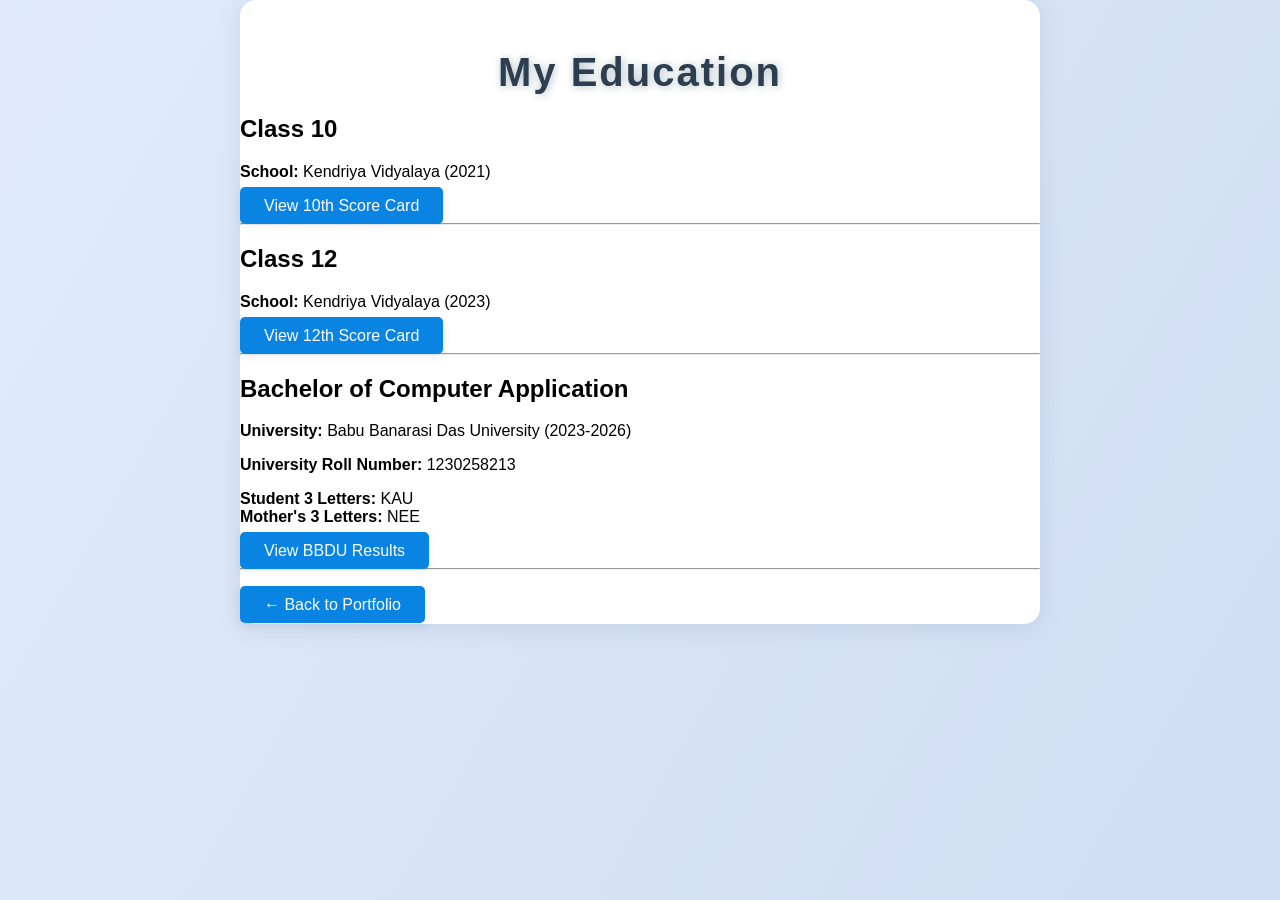
==== Education.html @ 16d9e621 "added new file" ====
<!DOCTYPE html>
<html lang="en">
<head>
    <meta charset="UTF-8">
    <meta name="viewport" content="width=device-width, initial-scale=1.0">
    <title>My Education - Kaushik Tripathi</title>
    <link rel="stylesheet" href="style.css">
</head>
<body>
    <main>
        <section class="education-list">
            <h1>My Education</h1>
            <div class="edu-block">
                <h2>Class 10</h2>
                <p><strong>School:</strong> Kendriya Vidyalaya (2021)</p>
                <a href="class 10.pdf" target="_blank" class="btn">View 10th Score Card</a>
            </div>
            <hr>
            <div class="edu-block">
                <h2>Class 12</h2>
                <p><strong>School:</strong> Kendriya Vidyalaya (2023)</p>
                <a href="class 12.pdf" target="_blank" class="btn">View 12th Score Card</a>
            </div>
            <hr>
            <div class="edu-block">
                <h2>Bachelor of Computer Application</h2>
                <p><strong>University:</strong> Babu Banarasi Das University (2023-2026)</p>
                <p><strong>University Roll Number:</strong> 1230258213</p>
                <p><strong>Student 3 Letters:</strong> KAU<br><strong>Mother's 3 Letters:</strong> NEE</p>
                <a href="https://examcell.bbdu.ac.in/bbdu-result/" target="_blank" class="btn">View BBDU Results</a>
            </div>
            <hr>
            <br>
        </section>
        <a href="index.html" class="btn">&#8592; Back to Portfolio</a>
    </main>
</body>
</html>
---- style.css ----
h1 , pre{
    text-align: center;
    color: #2c3e50;
    font-size: 2.5em;
    letter-spacing: 2px;
    margin-top: 30px;
    margin-bottom: 10px;
    text-shadow: 1px 1px 8px #b2bec3;
}
#intro{
    font-family: 'Segoe UI', Arial, Helvetica, sans-serif;
    background: #f5f6fa;
    color: #353b48;
    padding: 20px;
    border-radius: 10px;
    box-shadow: 0 2px 8px rgba(44, 62, 80, 0.08);
    margin: 20px auto;
    max-width: 700px;
}
#pic{
    display: block;
    margin-left: auto;
    margin-right: auto;
    border-radius: 50%;
    box-shadow: 0 4px 16px rgba(44, 62, 80, 0.15);
    width: 150px;
    height: 200px;
    object-fit: cover;
    margin-top: 20px;
    margin-bottom: 20px;
}

body {
    background: linear-gradient(120deg, #e0eafc 0%, #cfdef3 100%);
    min-height: 100vh;
    margin: 0;
    font-family: 'Segoe UI', Arial, Helvetica, sans-serif;
}

header {
    background: #fff;
    border-radius: 16px;
    box-shadow: 0 4px 24px rgba(44, 62, 80, 0.10);
    margin: 30px auto 20px auto;
    max-width: 800px;
    padding: 30px 0 10px 0;
}

main {
    max-width: 800px;
    margin: 0 auto;
    background: #fff;
    border-radius: 16px;
    box-shadow: 0 4px 24px rgba(44, 62, 80, 0.10);
    padding: 20px 0 10px 0;
}

a {
    color: #0984e3;
    text-decoration: none;
    transition: color 0.2s;
}
a:hover {
    color: #6c5ce7;
    text-decoration: underline;
}

button, .btn {
    background: #0984e3;
    color: #fff;
    border: none;
    border-radius: 5px;
    padding: 10px 24px;
    font-size: 1em;
    cursor: pointer;
    box-shadow: 0 2px 8px rgba(44, 62, 80, 0.10);
    transition: background 0.2s, transform 0.2s;
}
button:hover, .btn:hover {
    background: #6c5ce7;
    transform: translateY(-2px) scale(1.04);
}

pre {
    background: #f1f2f6;
    border-radius: 8px;
    padding: 16px;
    box-shadow: 0 1px 4px rgba(44, 62, 80, 0.07);
    font-size: 1.1em;
    color: #636e72;
    margin: 20px auto;
    max-width: 700px;
    overflow-x: auto;
}

footer {
    background: #fff;
    border-radius: 16px;
    box-shadow: 0 4px 24px rgba(44, 62, 80, 0.10);
    max-width: 800px;
    margin: 30px auto 20px auto;
    padding: 20px 0 10px 0;
    text-align: center;
    font-size: 1.1em;
    color: #636e72;
}

footer img {
    border-radius: 10px;
    margin: 10px 10px 0 10px;
    box-shadow: 0 2px 8px rgba(44, 62, 80, 0.10);
    transition: transform 0.2s;
}
footer img:hover {
    transform: scale(1.08) rotate(-2deg);
}
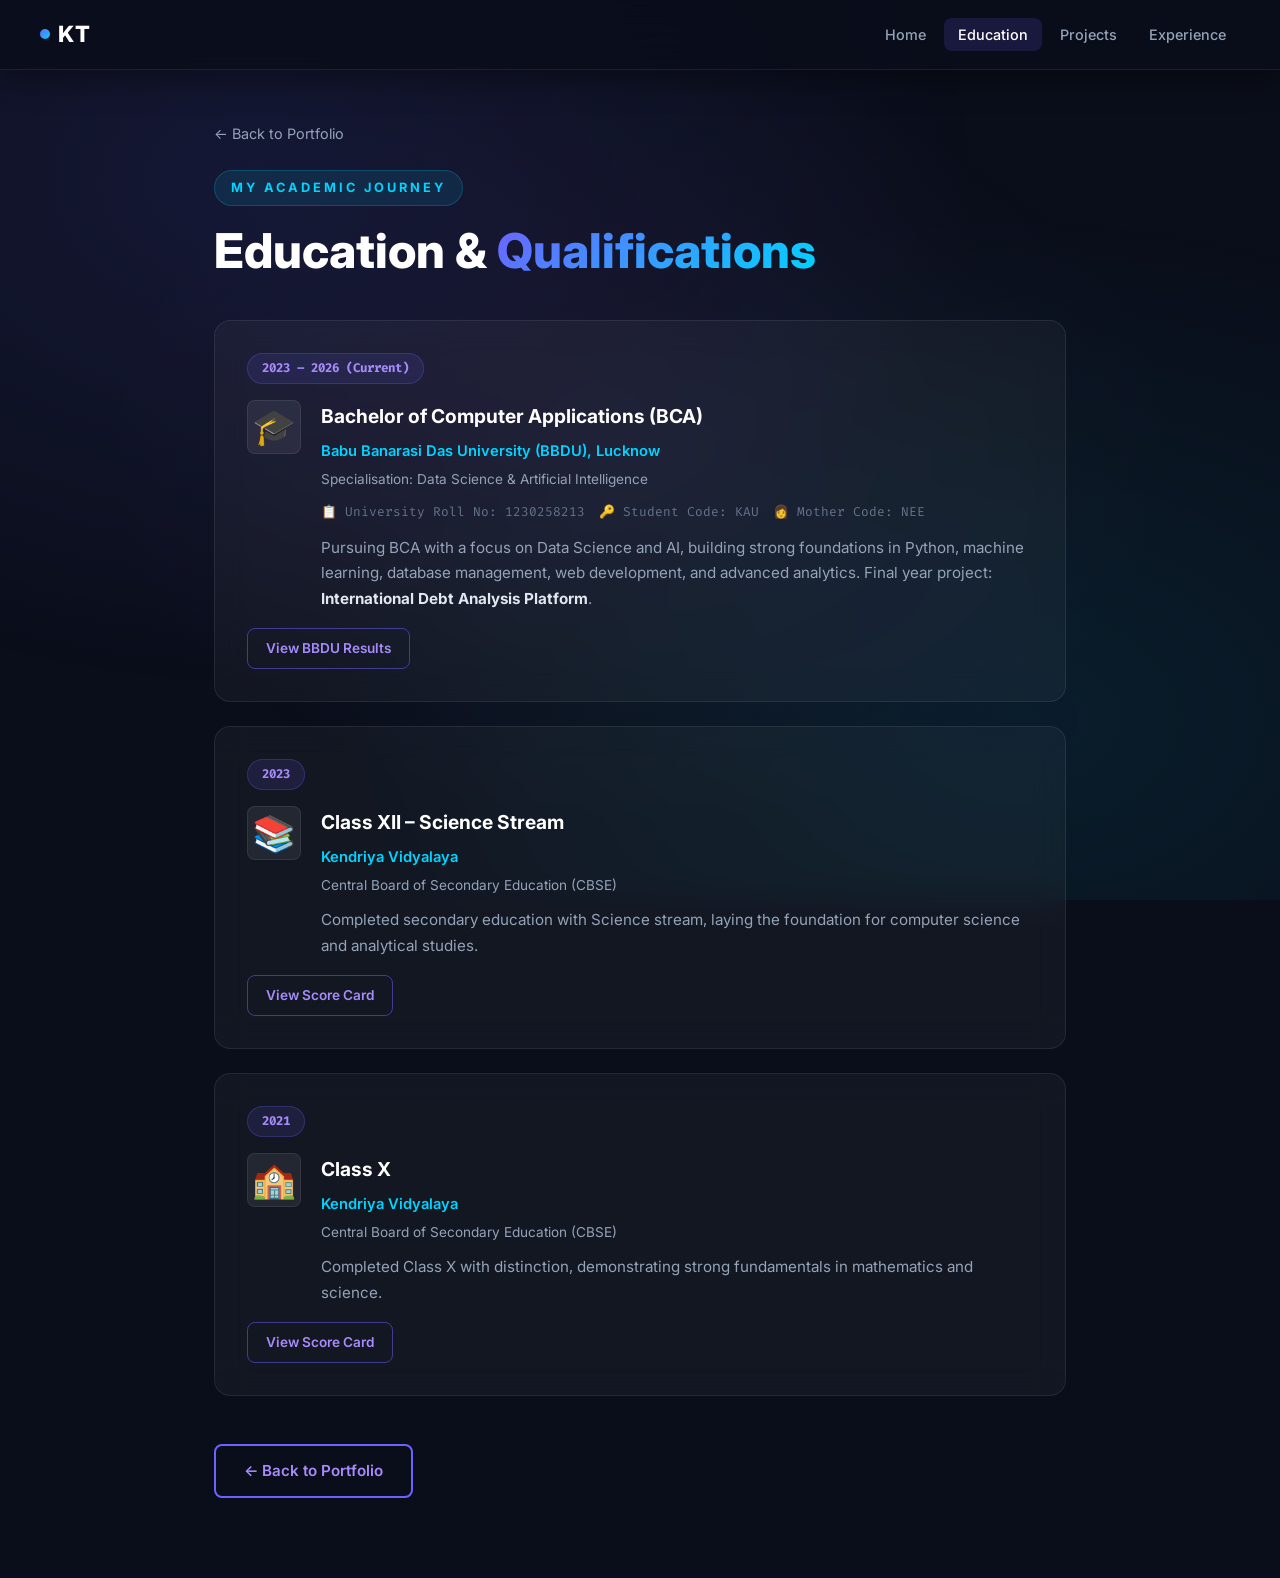
==== commit 3cec056d: "Adding certification in my portfilio" ====
--- a/Education.html
+++ b/Education.html
@@ -3,36 +3,99 @@
 <head>
     <meta charset="UTF-8">
     <meta name="viewport" content="width=device-width, initial-scale=1.0">
-    <title>My Education - Kaushik Tripathi</title>
+    <meta name="description" content="Education of Kaushik Tripathi – BCA at BBDU, Class 12 and Class 10 from Kendriya Vidyalaya.">
+    <title>Education | Kaushik Tripathi</title>
+    <link rel="preconnect" href="https://fonts.googleapis.com">
+    <link rel="preconnect" href="https://fonts.gstatic.com" crossorigin>
+    <link href="https://fonts.googleapis.com/css2?family=Inter:wght@300;400;500;600;700;800&family=Fira+Code:wght@400;500&display=swap" rel="stylesheet">
     <link rel="stylesheet" href="style.css">
+    <style>
+        .subpage-wrapper { max-width: 900px; margin: 0 auto; padding: 120px 24px 80px; position: relative; z-index: 1; }
+        .back-btn { display: inline-flex; align-items: center; gap: 8px; color: var(--clr-text-muted); font-size: 0.9rem; margin-bottom: 24px; transition: var(--transition); }
+        .back-btn:hover { color: var(--clr-primary2); transform: translateX(-4px); }
+    </style>
 </head>
 <body>
-    <main>
-        <section class="education-list">
-            <h1>My Education</h1>
-            <div class="edu-block">
-                <h2>Class 10</h2>
-                <p><strong>School:</strong> Kendriya Vidyalaya (2021)</p>
-                <a href="class 10.pdf" target="_blank" class="btn">View 10th Score Card</a>
+<nav class="navbar scrolled">
+    <div class="nav-brand"><span class="brand-dot"></span><span>KT</span></div>
+    <ul class="nav-links">
+        <li><a href="index.html#hero" class="nav-link">Home</a></li>
+        <li><a href="index.html#education" class="nav-link active">Education</a></li>
+        <li><a href="index.html#projects" class="nav-link">Projects</a></li>
+        <li><a href="index.html#experience" class="nav-link">Experience</a></li>
+    </ul>
+</nav>
+
+<div class="subpage-wrapper">
+    <a href="index.html#education" class="back-btn">← Back to Portfolio</a>
+    <div class="section-header" style="text-align:left; margin-bottom:40px;">
+        <span class="section-tag">My Academic Journey</span>
+        <h1 class="section-title">Education &amp; <span class="text-gradient">Qualifications</span></h1>
+    </div>
+
+    <div class="edu-timeline">
+
+        <div class="edu-card glass-card" id="eduBCADetail">
+            <div class="edu-year-badge">2023 – 2026 (Current)</div>
+            <div class="edu-content">
+                <div class="edu-degree-icon">🎓</div>
+                <div>
+                    <h2 style="font-size:1.2rem;font-weight:700;color:var(--clr-white);margin-bottom:6px;">Bachelor of Computer Applications (BCA)</h2>
+                    <p class="edu-institution">Babu Banarasi Das University (BBDU), Lucknow</p>
+                    <p class="edu-spec">Specialisation: Data Science &amp; Artificial Intelligence</p>
+                    <div class="edu-details">
+                        <span>📋 University Roll No: 1230258213</span>
+                        <span>🔑 Student Code: KAU</span>
+                        <span>👩 Mother Code: NEE</span>
+                    </div>
+                    <p class="exp-desc" style="margin-top:12px;">
+                        Pursuing BCA with a focus on Data Science and AI, building strong foundations in Python, machine learning,
+                        database management, web development, and advanced analytics. Final year project: <strong>International Debt Analysis Platform</strong>.
+                    </p>
+                </div>
             </div>
-            <hr>
-            <div class="edu-block">
-                <h2>Class 12</h2>
-                <p><strong>School:</strong> Kendriya Vidyalaya (2023)</p>
-                <a href="class 12.pdf" target="_blank" class="btn">View 12th Score Card</a>
+            <div class="edu-links">
+                <a href="https://examcell.bbdu.ac.in/bbdu-result/" target="_blank" class="btn btn-outline-sm" id="bbduResultLink">View BBDU Results</a>
             </div>
-            <hr>
-            <div class="edu-block">
-                <h2>Bachelor of Computer Application</h2>
-                <p><strong>University:</strong> Babu Banarasi Das University (2023-2026)</p>
-                <p><strong>University Roll Number:</strong> 1230258213</p>
-                <p><strong>Student 3 Letters:</strong> KAU<br><strong>Mother's 3 Letters:</strong> NEE</p>
-                <a href="https://examcell.bbdu.ac.in/bbdu-result/" target="_blank" class="btn">View BBDU Results</a>
+        </div>
+
+        <div class="edu-card glass-card" id="eduClass12Detail">
+            <div class="edu-year-badge">2023</div>
+            <div class="edu-content">
+                <div class="edu-degree-icon">📚</div>
+                <div>
+                    <h2 style="font-size:1.2rem;font-weight:700;color:var(--clr-white);margin-bottom:6px;">Class XII – Science Stream</h2>
+                    <p class="edu-institution">Kendriya Vidyalaya</p>
+                    <p class="edu-spec">Central Board of Secondary Education (CBSE)</p>
+                    <p class="exp-desc" style="margin-top:8px;">Completed secondary education with Science stream, laying the foundation for computer science and analytical studies.</p>
+                </div>
             </div>
-            <hr>
-            <br>
-        </section>
-        <a href="index.html" class="btn">&#8592; Back to Portfolio</a>
-    </main>
+            <div class="edu-links">
+                <a href="class 12.pdf" target="_blank" class="btn btn-outline-sm" id="class12ScoreLink">View Score Card</a>
+            </div>
+        </div>
+
+        <div class="edu-card glass-card" id="eduClass10Detail">
+            <div class="edu-year-badge">2021</div>
+            <div class="edu-content">
+                <div class="edu-degree-icon">🏫</div>
+                <div>
+                    <h2 style="font-size:1.2rem;font-weight:700;color:var(--clr-white);margin-bottom:6px;">Class X</h2>
+                    <p class="edu-institution">Kendriya Vidyalaya</p>
+                    <p class="edu-spec">Central Board of Secondary Education (CBSE)</p>
+                    <p class="exp-desc" style="margin-top:8px;">Completed Class X with distinction, demonstrating strong fundamentals in mathematics and science.</p>
+                </div>
+            </div>
+            <div class="edu-links">
+                <a href="class 10.pdf" target="_blank" class="btn btn-outline-sm" id="class10ScoreLink">View Score Card</a>
+            </div>
+        </div>
+
+    </div>
+
+    <div style="margin-top:48px;">
+        <a href="index.html" class="btn btn-outline">← Back to Portfolio</a>
+    </div>
+</div>
 </body>
 </html>
--- a/style.css
+++ b/style.css
@@ -1,117 +1,1241 @@
-
-h1 , pre{
+/* ====================================================
+   KAUSHIK TRIPATHI – PORTFOLIO STYLESHEET
+   Dark Glassmorphism | Premium Design System
+   ==================================================== */
+
+/* ===== CUSTOM PROPERTIES ===== */
+:root {
+    --clr-bg:         #0a0e1a;
+    --clr-bg2:        #0f1526;
+    --clr-surface:    rgba(255,255,255,0.04);
+    --clr-surface2:   rgba(255,255,255,0.07);
+    --clr-border:     rgba(255,255,255,0.08);
+    --clr-primary:    #6c63ff;
+    --clr-primary2:   #a78bfa;
+    --clr-accent:     #00d4ff;
+    --clr-accent2:    #38bdf8;
+    --clr-indigo:     #818cf8;
+    --clr-purple:     #c084fc;
+    --clr-emerald:    #34d399;
+    --clr-text:       #e2e8f0;
+    --clr-text-muted: #94a3b8;
+    --clr-text-dim:   #64748b;
+    --clr-white:      #ffffff;
+
+    --gradient-main:  linear-gradient(135deg, #6c63ff 0%, #00d4ff 100%);
+    --gradient-card:  linear-gradient(135deg, rgba(108,99,255,0.15) 0%, rgba(0,212,255,0.08) 100%);
+    --gradient-glow:  radial-gradient(ellipse at center, rgba(108,99,255,0.3) 0%, transparent 70%);
+
+    --shadow-sm:   0 2px 8px rgba(0,0,0,0.3);
+    --shadow-md:   0 8px 32px rgba(0,0,0,0.4);
+    --shadow-lg:   0 20px 60px rgba(0,0,0,0.5);
+    --shadow-glow: 0 0 40px rgba(108,99,255,0.25);
+
+    --radius-sm:  8px;
+    --radius-md:  16px;
+    --radius-lg:  24px;
+    --radius-xl:  32px;
+
+    --nav-h: 70px;
+    --font-main: 'Inter', 'Segoe UI', sans-serif;
+    --font-mono: 'Fira Code', monospace;
+
+    --transition: all 0.3s cubic-bezier(0.4, 0, 0.2, 1);
+    --transition-slow: all 0.6s cubic-bezier(0.4, 0, 0.2, 1);
+}
+
+/* ===== RESET & BASE ===== */
+*, *::before, *::after {
+    box-sizing: border-box;
+    margin: 0;
+    padding: 0;
+}
+
+html {
+    scroll-behavior: smooth;
+    scroll-padding-top: var(--nav-h);
+}
+
+body {
+    font-family: var(--font-main);
+    background-color: var(--clr-bg);
+    color: var(--clr-text);
+    line-height: 1.7;
+    overflow-x: hidden;
+    -webkit-font-smoothing: antialiased;
+}
+
+/* Background pattern */
+body::before {
+    content: '';
+    position: fixed;
+    inset: 0;
+    background:
+        radial-gradient(ellipse at 20% 20%, rgba(108,99,255,0.12) 0%, transparent 50%),
+        radial-gradient(ellipse at 80% 80%, rgba(0,212,255,0.08) 0%, transparent 50%),
+        radial-gradient(ellipse at 50% 50%, rgba(192,132,252,0.05) 0%, transparent 60%);
+    pointer-events: none;
+    z-index: 0;
+}
+
+img { max-width: 100%; display: block; }
+
+ul { list-style: none; }
+
+a {
+    color: var(--clr-primary2);
+    text-decoration: none;
+    transition: var(--transition);
+}
+a:hover { color: var(--clr-accent); }
+
+/* ===== SCROLLBAR ===== */
+::-webkit-scrollbar { width: 6px; }
+::-webkit-scrollbar-track { background: var(--clr-bg); }
+::-webkit-scrollbar-thumb {
+    background: var(--clr-primary);
+    border-radius: 3px;
+}
+
+/* ===== UTILITIES ===== */
+.container {
+    max-width: 1100px;
+    margin: 0 auto;
+    padding: 0 24px;
+    position: relative;
+    z-index: 1;
+}
+
+.text-gradient {
+    background: var(--gradient-main);
+    -webkit-background-clip: text;
+    -webkit-text-fill-color: transparent;
+    background-clip: text;
+}
+
+.glass-card {
+    background: var(--clr-surface);
+    backdrop-filter: blur(16px);
+    -webkit-backdrop-filter: blur(16px);
+    border: 1px solid var(--clr-border);
+    border-radius: var(--radius-md);
+    transition: var(--transition);
+}
+
+.glass-card:hover {
+    background: var(--clr-surface2);
+    border-color: rgba(108,99,255,0.3);
+    transform: translateY(-4px);
+    box-shadow: var(--shadow-glow);
+}
+
+/* ===== SCROLL REVEAL ===== */
+.reveal {
+    opacity: 0;
+    transform: translateY(30px);
+    transition: opacity 0.6s ease, transform 0.6s ease;
+}
+.reveal.revealed {
+    opacity: 1;
+    transform: translateY(0);
+}
+
+/* ===== BUTTONS ===== */
+.btn {
+    display: inline-flex;
+    align-items: center;
+    gap: 8px;
+    padding: 12px 28px;
+    border-radius: var(--radius-sm);
+    font-family: var(--font-main);
+    font-size: 0.95rem;
+    font-weight: 600;
+    cursor: pointer;
+    border: none;
+    transition: var(--transition);
+    text-decoration: none;
+    position: relative;
+    overflow: hidden;
+}
+
+.btn-primary {
+    background: var(--gradient-main);
+    color: var(--clr-white);
+    box-shadow: 0 4px 20px rgba(108,99,255,0.4);
+}
+.btn-primary:hover {
+    color: var(--clr-white);
+    transform: translateY(-2px);
+    box-shadow: 0 8px 30px rgba(108,99,255,0.6);
+}
+
+.btn-outline {
+    background: transparent;
+    color: var(--clr-primary2);
+    border: 2px solid var(--clr-primary);
+}
+.btn-outline:hover {
+    background: rgba(108,99,255,0.15);
+    color: var(--clr-white);
+    border-color: var(--clr-primary2);
+    transform: translateY(-2px);
+}
+
+.btn-outline-sm {
+    display: inline-flex;
+    align-items: center;
+    padding: 8px 18px;
+    font-size: 0.85rem;
+    font-weight: 600;
+    border-radius: 8px;
+    background: transparent;
+    color: var(--clr-primary2);
+    border: 1.5px solid rgba(108,99,255,0.5);
+    transition: var(--transition);
+    cursor: pointer;
+}
+.btn-outline-sm:hover {
+    background: rgba(108,99,255,0.15);
+    color: var(--clr-white);
+    border-color: var(--clr-primary2);
+}
+
+/* ===== SECTION COMMONS ===== */
+.section {
+    padding: 100px 0;
+    position: relative;
+    z-index: 1;
+}
+
+.section-header {
     text-align: center;
-    color: #2c3e50;
-    font-size: 2.5em;
+    margin-bottom: 60px;
+}
+
+.section-tag {
+    display: inline-block;
+    font-size: 0.8rem;
+    font-weight: 700;
+    letter-spacing: 3px;
+    text-transform: uppercase;
+    color: var(--clr-accent);
+    background: rgba(0,212,255,0.1);
+    border: 1px solid rgba(0,212,255,0.2);
+    padding: 6px 16px;
+    border-radius: 20px;
+    margin-bottom: 16px;
+}
+
+.section-title {
+    font-size: clamp(2rem, 4vw, 3rem);
+    font-weight: 800;
+    color: var(--clr-white);
+    line-height: 1.2;
+}
+
+.section-sub-header {
+    margin: 50px 0 30px;
+}
+.sub-title {
+    font-size: 1.5rem;
+    font-weight: 700;
+    color: var(--clr-white);
+}
+
+/* ===== NAVBAR ===== */
+.navbar {
+    position: fixed;
+    top: 0; left: 0; right: 0;
+    z-index: 100;
+    height: var(--nav-h);
+    display: flex;
+    align-items: center;
+    justify-content: space-between;
+    padding: 0 40px;
+    transition: var(--transition);
+}
+
+.navbar.scrolled {
+    background: rgba(10,14,26,0.85);
+    backdrop-filter: blur(20px);
+    -webkit-backdrop-filter: blur(20px);
+    border-bottom: 1px solid var(--clr-border);
+    box-shadow: var(--shadow-md);
+}
+
+.nav-brand {
+    display: flex;
+    align-items: center;
+    gap: 8px;
+    font-size: 1.4rem;
+    font-weight: 800;
+    color: var(--clr-white);
+    letter-spacing: 1px;
+}
+.brand-dot {
+    width: 10px;
+    height: 10px;
+    background: var(--gradient-main);
+    border-radius: 50%;
+    animation: pulse 2s infinite;
+}
+
+.nav-links {
+    display: flex;
+    align-items: center;
+    gap: 4px;
+}
+
+.nav-link {
+    color: var(--clr-text-muted);
+    font-weight: 500;
+    font-size: 0.9rem;
+    padding: 8px 14px;
+    border-radius: 8px;
+    transition: var(--transition);
+    text-decoration: none;
+}
+.nav-link:hover,
+.nav-link.active {
+    color: var(--clr-white);
+    background: rgba(108,99,255,0.15);
+}
+
+.hamburger {
+    display: none;
+    flex-direction: column;
+    gap: 5px;
+    background: none;
+    border: none;
+    cursor: pointer;
+    padding: 4px;
+}
+.hamburger span {
+    display: block;
+    width: 24px;
+    height: 2px;
+    background: var(--clr-white);
+    border-radius: 2px;
+    transition: var(--transition);
+}
+.hamburger.active span:nth-child(1) { transform: translateY(7px) rotate(45deg); }
+.hamburger.active span:nth-child(2) { opacity: 0; }
+.hamburger.active span:nth-child(3) { transform: translateY(-7px) rotate(-45deg); }
+
+/* ===== HERO SECTION ===== */
+.hero-section {
+    min-height: 100vh;
+    display: flex;
+    flex-direction: column;
+    align-items: center;
+    justify-content: center;
+    text-align: center;
+    padding: 100px 24px 60px;
+    position: relative;
+    overflow: hidden;
+}
+
+.hero-bg {
+    position: absolute;
+    inset: 0;
+    pointer-events: none;
+    overflow: hidden;
+}
+.hero-blob {
+    position: absolute;
+    border-radius: 50%;
+    filter: blur(80px);
+    opacity: 0.4;
+    animation: float 8s ease-in-out infinite;
+}
+.blob1 {
+    width: 500px; height: 500px;
+    background: radial-gradient(circle, rgba(108,99,255,0.6), transparent);
+    top: -100px; left: -150px;
+    animation-delay: 0s;
+}
+.blob2 {
+    width: 400px; height: 400px;
+    background: radial-gradient(circle, rgba(0,212,255,0.4), transparent);
+    bottom: -50px; right: -100px;
+    animation-delay: -3s;
+}
+.blob3 {
+    width: 300px; height: 300px;
+    background: radial-gradient(circle, rgba(192,132,252,0.4), transparent);
+    top: 40%; left: 50%;
+    animation-delay: -6s;
+}
+.grid-overlay {
+    position: absolute;
+    inset: 0;
+    background-image:
+        linear-gradient(rgba(255,255,255,0.025) 1px, transparent 1px),
+        linear-gradient(90deg, rgba(255,255,255,0.025) 1px, transparent 1px);
+    background-size: 60px 60px;
+}
+
+.hero-content {
+    position: relative;
+    z-index: 2;
+    max-width: 800px;
+}
+
+.hero-badge {
+    display: inline-flex;
+    align-items: center;
+    gap: 8px;
+    background: rgba(52,211,153,0.1);
+    border: 1px solid rgba(52,211,153,0.3);
+    color: var(--clr-emerald);
+    padding: 6px 18px;
+    border-radius: 20px;
+    font-size: 0.8rem;
+    font-weight: 600;
+    letter-spacing: 1px;
+    margin-bottom: 28px;
+}
+.badge-dot {
+    width: 8px; height: 8px;
+    background: var(--clr-emerald);
+    border-radius: 50%;
+    animation: pulse 2s infinite;
+}
+
+.hero-avatar-wrapper {
+    position: relative;
+    display: inline-block;
+    margin-bottom: 28px;
+}
+.avatar-ring {
+    width: 160px;
+    height: 160px;
+    border-radius: 50%;
+    padding: 3px;
+    background: var(--gradient-main);
+    display: flex;
+    align-items: center;
+    justify-content: center;
+    margin: 0 auto;
+    box-shadow: var(--shadow-glow);
+}
+.hero-avatar {
+    width: 154px;
+    height: 154px;
+    border-radius: 50%;
+    object-fit: cover;
+    border: 3px solid var(--clr-bg);
+}
+.avatar-status {
+    position: absolute;
+    bottom: 8px; right: 8px;
+    width: 20px; height: 20px;
+    background: var(--clr-emerald);
+    border-radius: 50%;
+    border: 3px solid var(--clr-bg);
+    animation: pulse 2s infinite;
+}
+
+.hero-name {
+    font-size: clamp(2.8rem, 6vw, 5rem);
+    font-weight: 800;
+    line-height: 1.1;
+    color: var(--clr-white);
+    margin-bottom: 12px;
+    letter-spacing: -1px;
+}
+
+.hero-tagline {
+    font-size: clamp(1rem, 2.5vw, 1.4rem);
+    font-weight: 500;
+    color: var(--clr-accent);
+    margin-bottom: 20px;
+    font-family: var(--font-mono);
+    letter-spacing: 1px;
+}
+
+.hero-desc {
+    font-size: 1.05rem;
+    color: var(--clr-text-muted);
+    max-width: 600px;
+    margin: 0 auto 36px;
+    line-height: 1.8;
+}
+
+.hero-cta {
+    display: flex;
+    gap: 16px;
+    justify-content: center;
+    flex-wrap: wrap;
+    margin-bottom: 50px;
+}
+
+.hero-stats {
+    display: flex;
+    align-items: center;
+    justify-content: center;
+    gap: 0;
+    background: var(--clr-surface);
+    border: 1px solid var(--clr-border);
+    border-radius: var(--radius-lg);
+    padding: 20px 40px;
+    backdrop-filter: blur(16px);
+}
+.stat-item {
+    text-align: center;
+    padding: 0 30px;
+}
+.stat-num {
+    display: block;
+    font-size: 2rem;
+    font-weight: 800;
+    background: var(--gradient-main);
+    -webkit-background-clip: text;
+    -webkit-text-fill-color: transparent;
+    background-clip: text;
+    line-height: 1;
+}
+.stat-label {
+    font-size: 0.75rem;
+    color: var(--clr-text-muted);
+    text-transform: uppercase;
     letter-spacing: 2px;
-    margin-top: 30px;
+    margin-top: 6px;
+    display: block;
+}
+.stat-divider {
+    width: 1px;
+    height: 50px;
+    background: var(--clr-border);
+}
+
+.scroll-indicator {
+    position: absolute;
+    bottom: 32px;
+    left: 50%;
+    transform: translateX(-50%);
+    display: flex;
+    flex-direction: column;
+    align-items: center;
+    gap: 8px;
+    color: var(--clr-text-dim);
+    font-size: 0.75rem;
+    letter-spacing: 2px;
+    animation: bounce 2s infinite;
+    transition: opacity 0.3s;
+}
+.scroll-mouse {
+    width: 22px; height: 36px;
+    border: 2px solid var(--clr-text-dim);
+    border-radius: 11px;
+    display: flex;
+    justify-content: center;
+    padding-top: 6px;
+}
+.scroll-wheel {
+    width: 3px; height: 8px;
+    background: var(--clr-text-dim);
+    border-radius: 2px;
+    animation: scroll 2s infinite;
+}
+
+/* ===== ABOUT SECTION ===== */
+.about-grid {
+    display: grid;
+    gap: 30px;
+}
+
+.about-text {
+    padding: 40px;
+}
+.about-text p {
+    color: var(--clr-text-muted);
+    margin-bottom: 18px;
+    font-size: 1rem;
+    line-height: 1.8;
+}
+.about-text p strong {
+    color: var(--clr-text);
+}
+
+.about-info-grid {
+    display: grid;
+    grid-template-columns: repeat(auto-fit, minmax(240px, 1fr));
+    gap: 16px;
+    margin-top: 28px;
+    padding-top: 28px;
+    border-top: 1px solid var(--clr-border);
+}
+.about-info-item {
+    display: flex;
+    flex-direction: column;
+    gap: 4px;
+}
+.info-label {
+    font-size: 0.75rem;
+    color: var(--clr-text-dim);
+    text-transform: uppercase;
+    letter-spacing: 1px;
+}
+.info-value {
+    font-size: 0.95rem;
+    color: var(--clr-text);
+    font-weight: 500;
+}
+
+/* ===== SKILLS SECTION ===== */
+.skills-grid {
+    display: grid;
+    grid-template-columns: repeat(auto-fit, minmax(240px, 1fr));
+    gap: 24px;
+}
+
+.skill-category {
+    padding: 28px;
+}
+.skill-cat-header {
+    display: flex;
+    align-items: center;
+    gap: 12px;
+    margin-bottom: 20px;
+}
+.skill-cat-icon {
+    font-size: 1.8rem;
+}
+.skill-cat-header h3 {
+    font-size: 1.05rem;
+    font-weight: 700;
+    color: var(--clr-white);
+}
+.skill-tags {
+    display: flex;
+    flex-wrap: wrap;
+    gap: 8px;
+}
+.skill-tag {
+    padding: 6px 14px;
+    font-size: 0.8rem;
+    font-weight: 600;
+    border-radius: 20px;
+    background: rgba(108,99,255,0.12);
+    border: 1px solid rgba(108,99,255,0.25);
+    color: var(--clr-primary2);
+    transition: var(--transition);
+}
+.skill-tag:hover {
+    background: rgba(108,99,255,0.25);
+    border-color: var(--clr-primary2);
+    color: var(--clr-white);
+    transform: translateY(-2px);
+}
+
+/* ===== PROJECTS SECTION ===== */
+.projects-grid {
+    display: grid;
+    grid-template-columns: 1fr 1fr;
+    gap: 28px;
+}
+
+.project-card {
+    padding: 32px;
+    position: relative;
+    display: flex;
+    flex-direction: column;
+    gap: 16px;
+}
+.project-card.featured {
+    grid-column: 1 / -1;
+    background: linear-gradient(135deg, rgba(108,99,255,0.12) 0%, rgba(0,212,255,0.06) 100%);
+    border-color: rgba(108,99,255,0.3);
+}
+
+.project-badge {
+    display: inline-block;
+    font-size: 0.75rem;
+    font-weight: 700;
+    letter-spacing: 1px;
+    color: #fbbf24;
+    background: rgba(251,191,36,0.1);
+    border: 1px solid rgba(251,191,36,0.25);
+    padding: 4px 12px;
+    border-radius: 20px;
+    width: fit-content;
+}
+
+.project-header {
+    display: flex;
+    align-items: flex-start;
+    gap: 16px;
+}
+.project-icon {
+    font-size: 2.5rem;
+    flex-shrink: 0;
+    width: 56px;
+    height: 56px;
+    background: var(--clr-surface2);
+    border-radius: var(--radius-sm);
+    display: flex;
+    align-items: center;
+    justify-content: center;
+    border: 1px solid var(--clr-border);
+}
+.project-meta h3 {
+    font-size: 1.2rem;
+    font-weight: 700;
+    color: var(--clr-white);
     margin-bottom: 10px;
-    text-shadow: 1px 1px 8px #b2bec3;
-}
-#intro{
-    font-family: 'Segoe UI', Arial, Helvetica, sans-serif;
-    background: #f5f6fa;
-    color: #353b48;
-    padding: 20px;
-    border-radius: 10px;
-    box-shadow: 0 2px 8px rgba(44, 62, 80, 0.08);
-    margin: 20px auto;
-    max-width: 700px;
-}
-#pic{
-    display: block;
-    margin-left: auto;
-    margin-right: auto;
+    line-height: 1.3;
+}
+.project-tags {
+    display: flex;
+    flex-wrap: wrap;
+    gap: 6px;
+}
+.ptag {
+    font-size: 0.72rem;
+    font-weight: 600;
+    padding: 3px 10px;
+    border-radius: 12px;
+    background: rgba(0,212,255,0.1);
+    border: 1px solid rgba(0,212,255,0.2);
+    color: var(--clr-accent);
+}
+
+.project-desc {
+    color: var(--clr-text-muted);
+    font-size: 0.95rem;
+    line-height: 1.7;
+}
+
+.project-highlights {
+    display: flex;
+    flex-direction: column;
+    gap: 8px;
+    padding: 16px;
+    background: rgba(0,0,0,0.2);
+    border-radius: var(--radius-sm);
+    border: 1px solid var(--clr-border);
+}
+.project-highlights li {
+    font-size: 0.88rem;
+    color: var(--clr-text-muted);
+    line-height: 1.6;
+}
+
+.project-links {
+    display: flex;
+    gap: 12px;
+    flex-wrap: wrap;
+    margin-top: auto;
+}
+
+/* ===== EXPERIENCE SECTION ===== */
+.timeline {
+    position: relative;
+    padding-left: 40px;
+    display: flex;
+    flex-direction: column;
+    gap: 32px;
+}
+.timeline::before {
+    content: '';
+    position: absolute;
+    left: 12px;
+    top: 0; bottom: 0;
+    width: 2px;
+    background: linear-gradient(to bottom, var(--clr-primary), var(--clr-accent), transparent);
+    border-radius: 2px;
+}
+
+.timeline-item {
+    position: relative;
+}
+.timeline-dot {
+    position: absolute;
+    left: -34px;
+    top: 28px;
+    width: 14px;
+    height: 14px;
     border-radius: 50%;
-    box-shadow: 0 4px 16px rgba(44, 62, 80, 0.15);
-    width: 150px;
-    height: 200px;
-    object-fit: cover;
-    margin-top: 20px;
-    margin-bottom: 20px;
-}
-
-body {
-    background: linear-gradient(120deg, #e0eafc 0%, #cfdef3 100%);
-    min-height: 100vh;
-    margin: 0;
-    font-family: 'Segoe UI', Arial, Helvetica, sans-serif;
-}
-
-header {
-    background: #fff;
-    border-radius: 16px;
-    box-shadow: 0 4px 24px rgba(44, 62, 80, 0.10);
-    margin: 30px auto 20px auto;
-    max-width: 800px;
-    padding: 30px 0 10px 0;
-}
-
-main {
-    max-width: 800px;
+    border: 2px solid var(--clr-bg);
+    box-shadow: 0 0 12px rgba(108,99,255,0.5);
+}
+.timeline-dot.indigo { background: var(--clr-indigo); }
+.timeline-dot.purple { background: var(--clr-purple); }
+
+.timeline-content {
+    padding: 32px;
+    display: flex;
+    flex-direction: column;
+    gap: 14px;
+}
+
+.exp-header {
+    display: flex;
+    align-items: flex-start;
+    gap: 16px;
+}
+.exp-icon {
+    width: 52px; height: 52px;
+    border-radius: var(--radius-sm);
+    display: flex;
+    align-items: center;
+    justify-content: center;
+    font-size: 1.5rem;
+    flex-shrink: 0;
+}
+.indigo-bg { background: rgba(129,140,248,0.15); border: 1px solid rgba(129,140,248,0.25); }
+.purple-bg { background: rgba(192,132,252,0.15); border: 1px solid rgba(192,132,252,0.25); }
+
+.exp-header h3 {
+    font-size: 1.15rem;
+    font-weight: 700;
+    color: var(--clr-white);
+    margin-bottom: 4px;
+}
+.exp-company {
+    font-size: 0.9rem;
+    color: var(--clr-accent);
+    font-weight: 600;
+    margin-bottom: 4px;
+}
+.exp-duration {
+    font-size: 0.78rem;
+    color: var(--clr-text-dim);
+    font-family: var(--font-mono);
+}
+
+.exp-badge {
+    display: inline-block;
+    font-size: 0.72rem;
+    font-weight: 700;
+    letter-spacing: 1px;
+    text-transform: uppercase;
+    color: var(--clr-primary2);
+    background: rgba(108,99,255,0.12);
+    border: 1px solid rgba(108,99,255,0.25);
+    padding: 3px 10px;
+    border-radius: 20px;
+    width: fit-content;
+}
+
+.exp-desc {
+    font-size: 0.95rem;
+    color: var(--clr-text-muted);
+    line-height: 1.7;
+}
+.exp-desc strong { color: var(--clr-text); }
+
+.exp-points {
+    display: flex;
+    flex-direction: column;
+    gap: 8px;
+    padding-left: 4px;
+}
+.exp-points li {
+    font-size: 0.88rem;
+    color: var(--clr-text-muted);
+    padding-left: 16px;
+    position: relative;
+    line-height: 1.6;
+}
+.exp-points li::before {
+    content: '▸';
+    position: absolute;
+    left: 0;
+    color: var(--clr-primary2);
+}
+
+.exp-links {
+    display: flex;
+    gap: 12px;
+    flex-wrap: wrap;
+    padding-top: 8px;
+    border-top: 1px solid var(--clr-border);
+}
+
+/* ===== CERTIFICATIONS ===== */
+.certs-grid {
+    display: grid;
+    grid-template-columns: repeat(4, 1fr);
+    gap: 20px;
+}
+
+.cert-card {
+    padding: 24px;
+    display: flex;
+    flex-direction: column;
+    align-items: center;
+    text-align: center;
+    gap: 14px;
+}
+.cert-icon {
+    font-size: 2.4rem;
+    flex-shrink: 0;
+    width: 60px; height: 60px;
+    background: var(--clr-surface2);
+    border-radius: var(--radius-sm);
+    display: flex;
+    align-items: center;
+    justify-content: center;
+    border: 1px solid var(--clr-border);
+}
+.cert-info h4 {
+    font-size: 0.95rem;
+    font-weight: 700;
+    color: var(--clr-white);
+    margin-bottom: 4px;
+}
+.cert-issuer {
+    font-size: 0.82rem;
+    color: var(--clr-accent);
+    margin-bottom: 2px;
+}
+.cert-year {
+    font-size: 0.78rem;
+    color: var(--clr-text-dim);
+    font-family: var(--font-mono);
+    margin-bottom: 8px;
+}
+.cert-badge {
+    display: inline-block;
+    font-size: 0.68rem;
+    font-weight: 700;
+    letter-spacing: 1px;
+    text-transform: uppercase;
+    color: var(--clr-emerald);
+    background: rgba(52,211,153,0.1);
+    border: 1px solid rgba(52,211,153,0.25);
+    padding: 2px 10px;
+    border-radius: 20px;
+}
+
+.cert-actions {
+    margin-top: 10px;
+}
+
+.btn-cert-view {
+    display: inline-flex;
+    align-items: center;
+    gap: 6px;
+    padding: 6px 14px;
+    font-size: 0.78rem;
+    font-weight: 600;
+    border-radius: 8px;
+    background: rgba(108,99,255,0.15);
+    color: var(--clr-primary2);
+    border: 1.5px solid rgba(108,99,255,0.4);
+    transition: var(--transition);
+    text-decoration: none;
+    cursor: pointer;
+}
+.btn-cert-view:hover {
+    background: rgba(108,99,255,0.3);
+    color: var(--clr-white);
+    border-color: var(--clr-primary2);
+    transform: translateY(-2px);
+    box-shadow: 0 4px 12px rgba(108,99,255,0.3);
+}
+
+/* ===== EDUCATION SECTION ===== */
+.edu-timeline {
+    display: flex;
+    flex-direction: column;
+    gap: 24px;
+}
+
+.edu-card {
+    padding: 32px;
+    position: relative;
+    display: flex;
+    flex-direction: column;
+    gap: 16px;
+}
+
+.edu-year-badge {
+    display: inline-block;
+    font-size: 0.78rem;
+    font-weight: 700;
+    font-family: var(--font-mono);
+    color: var(--clr-primary2);
+    background: rgba(108,99,255,0.12);
+    border: 1px solid rgba(108,99,255,0.25);
+    padding: 4px 14px;
+    border-radius: 20px;
+    width: fit-content;
+}
+
+.edu-content {
+    display: flex;
+    align-items: flex-start;
+    gap: 20px;
+}
+.edu-degree-icon {
+    font-size: 2.2rem;
+    flex-shrink: 0;
+    width: 54px; height: 54px;
+    background: var(--clr-surface2);
+    border-radius: var(--radius-sm);
+    display: flex;
+    align-items: center;
+    justify-content: center;
+    border: 1px solid var(--clr-border);
+}
+.edu-content h3 {
+    font-size: 1.1rem;
+    font-weight: 700;
+    color: var(--clr-white);
+    margin-bottom: 6px;
+}
+.edu-institution {
+    font-size: 0.92rem;
+    color: var(--clr-accent);
+    font-weight: 600;
+    margin-bottom: 4px;
+}
+.edu-spec {
+    font-size: 0.85rem;
+    color: var(--clr-text-muted);
+    margin-bottom: 10px;
+}
+.edu-details {
+    display: flex;
+    flex-wrap: wrap;
+    gap: 14px;
+    font-size: 0.8rem;
+    color: var(--clr-text-dim);
+    font-family: var(--font-mono);
+}
+
+.edu-links {
+    display: flex;
+    gap: 12px;
+}
+
+/* ===== CONTACT SECTION ===== */
+.contact-intro {
+    text-align: center;
+    font-size: 1.05rem;
+    color: var(--clr-text-muted);
+    max-width: 600px;
+    margin: -30px auto 50px;
+    line-height: 1.7;
+}
+
+.contact-grid {
+    display: grid;
+    justify-content: center;
+}
+
+.contact-info {
+    max-width: 680px;
+    width: 100%;
+    padding: 40px;
+    display: flex;
+    flex-direction: column;
+    gap: 24px;
     margin: 0 auto;
-    background: #fff;
-    border-radius: 16px;
-    box-shadow: 0 4px 24px rgba(44, 62, 80, 0.10);
-    padding: 20px 0 10px 0;
-}
-
-a {
-    color: #0984e3;
-    text-decoration: none;
-    transition: color 0.2s;
-}
-a:hover {
-    color: #6c5ce7;
-    text-decoration: underline;
-}
-
-button, .btn {
-    background: #0984e3;
-    color: #fff;
+}
+
+.contact-item {
+    display: flex;
+    align-items: center;
+    gap: 20px;
+}
+.contact-icon {
+    font-size: 1.8rem;
+    width: 50px; height: 50px;
+    background: var(--clr-surface2);
+    border-radius: var(--radius-sm);
+    display: flex;
+    align-items: center;
+    justify-content: center;
+    border: 1px solid var(--clr-border);
+    flex-shrink: 0;
+}
+.contact-label {
+    font-size: 0.75rem;
+    text-transform: uppercase;
+    letter-spacing: 2px;
+    color: var(--clr-text-dim);
+    margin-bottom: 4px;
+}
+.contact-value {
+    font-size: 0.98rem;
+    color: var(--clr-text);
+    font-weight: 500;
+}
+a.contact-value:hover { color: var(--clr-accent); }
+
+.contact-socials {
+    display: flex;
+    gap: 12px;
+    flex-wrap: wrap;
+    padding-top: 20px;
+    border-top: 1px solid var(--clr-border);
+}
+.social-btn {
+    display: inline-flex;
+    align-items: center;
+    gap: 8px;
+    padding: 10px 20px;
+    border-radius: var(--radius-sm);
+    font-size: 0.88rem;
+    font-weight: 600;
+    transition: var(--transition);
+    border: 1.5px solid;
+}
+.social-btn.linkedin {
+    color: #0a66c2;
+    border-color: rgba(10,102,194,0.4);
+    background: rgba(10,102,194,0.08);
+}
+.social-btn.linkedin:hover {
+    background: rgba(10,102,194,0.2);
+    border-color: #0a66c2;
+}
+.social-btn.instagram {
+    color: #e1306c;
+    border-color: rgba(225,48,108,0.4);
+    background: rgba(225,48,108,0.08);
+}
+.social-btn.instagram:hover {
+    background: rgba(225,48,108,0.2);
+    border-color: #e1306c;
+}
+.social-btn.github {
+    color: var(--clr-text-muted);
+    border-color: rgba(255,255,255,0.15);
+    background: rgba(255,255,255,0.04);
+}
+.social-btn.github:hover {
+    background: rgba(255,255,255,0.1);
+    color: var(--clr-white);
+    border-color: rgba(255,255,255,0.3);
+}
+
+/* ===== FOOTER ===== */
+.site-footer {
+    padding: 40px 0;
+    border-top: 1px solid var(--clr-border);
+    text-align: center;
+    color: var(--clr-text-dim);
+    font-size: 0.9rem;
+    position: relative;
+    z-index: 1;
+}
+.footer-sub {
+    margin-top: 8px;
+    font-size: 0.82rem;
+}
+
+/* ===== BACK TO TOP ===== */
+.back-to-top {
+    position: fixed;
+    bottom: 32px;
+    right: 32px;
+    width: 46px; height: 46px;
+    background: var(--gradient-main);
+    color: var(--clr-white);
     border: none;
-    border-radius: 5px;
-    padding: 10px 24px;
-    font-size: 1em;
+    border-radius: 12px;
+    font-size: 1.2rem;
     cursor: pointer;
-    box-shadow: 0 2px 8px rgba(44, 62, 80, 0.10);
-    transition: background 0.2s, transform 0.2s;
-}
-button:hover, .btn:hover {
-    background: #6c5ce7;
-    transform: translateY(-2px) scale(1.04);
-}
-
-pre {
-    background: #f1f2f6;
-    border-radius: 8px;
-    padding: 16px;
-    box-shadow: 0 1px 4px rgba(44, 62, 80, 0.07);
-    font-size: 1.1em;
-    color: #636e72;
-    margin: 20px auto;
-    max-width: 700px;
-    overflow-x: auto;
-}
-
-footer {
-    background: #fff;
-    border-radius: 16px;
-    box-shadow: 0 4px 24px rgba(44, 62, 80, 0.10);
-    max-width: 800px;
-    margin: 30px auto 20px auto;
-    padding: 20px 0 10px 0;
-    text-align: center;
-    font-size: 1.1em;
-    color: #636e72;
-}
-
-footer img {
-    border-radius: 10px;
-    margin: 10px 10px 0 10px;
-    box-shadow: 0 2px 8px rgba(44, 62, 80, 0.10);
-    transition: transform 0.2s;
-}
-footer img:hover {
-    transform: scale(1.08) rotate(-2deg);
+    opacity: 0;
+    transform: translateY(20px);
+    transition: var(--transition);
+    box-shadow: 0 4px 20px rgba(108,99,255,0.5);
+    z-index: 99;
+}
+.back-to-top.visible {
+    opacity: 1;
+    transform: translateY(0);
+}
+.back-to-top:hover {
+    transform: translateY(-4px);
+    box-shadow: 0 8px 30px rgba(108,99,255,0.7);
+}
+
+/* ===== ANIMATIONS ===== */
+@keyframes float {
+    0%, 100% { transform: translateY(0) scale(1); }
+    50%        { transform: translateY(-30px) scale(1.05); }
+}
+@keyframes pulse {
+    0%, 100% { box-shadow: 0 0 0 0 rgba(108,99,255,0.6); }
+    50%        { box-shadow: 0 0 0 8px rgba(108,99,255,0); }
+}
+@keyframes bounce {
+    0%, 100% { transform: translateX(-50%) translateY(0); }
+    50%        { transform: translateX(-50%) translateY(8px); }
+}
+@keyframes scroll {
+    0%   { opacity: 1; transform: translateY(0); }
+    100% { opacity: 0; transform: translateY(12px); }
+}
+
+/* ===== RESPONSIVE ===== */
+@media (max-width: 900px) {
+    .projects-grid {
+        grid-template-columns: 1fr;
+    }
+    .project-card.featured {
+        grid-column: 1;
+    }
+}
+
+@media (max-width: 768px) {
+    .navbar { padding: 0 20px; }
+
+    .nav-links {
+        display: none;
+        position: fixed;
+        top: var(--nav-h);
+        left: 0; right: 0;
+        background: rgba(10,14,26,0.97);
+        backdrop-filter: blur(20px);
+        flex-direction: column;
+        padding: 20px;
+        gap: 8px;
+        border-bottom: 1px solid var(--clr-border);
+    }
+    .nav-links.open { display: flex; }
+    .nav-link { padding: 12px 16px; border-radius: 8px; }
+    .hamburger { display: flex; }
+
+    .hero-stats {
+        padding: 16px 20px;
+    }
+    .stat-item { padding: 0 16px; }
+    .stat-num { font-size: 1.5rem; }
+
+    .about-text { padding: 28px 20px; }
+
+    .timeline { padding-left: 28px; }
+
+    .exp-header { flex-direction: column; }
+
+    .contact-info { padding: 28px 20px; }
+
+    .section { padding: 70px 0; }
+
+    .edu-content { flex-direction: column; }
+
+    .cert-card { flex-direction: column; text-align: center; }
+
+    .hero-cta { flex-direction: column; align-items: center; }
+}
+
+@media (max-width: 1100px) {
+    .certs-grid { grid-template-columns: repeat(2, 1fr); }
+}
+
+@media (max-width: 480px) {
+    .hero-stats {
+        flex-direction: column;
+        gap: 16px;
+    }
+    .stat-divider { display: none; }
+    .skills-grid { grid-template-columns: 1fr; }
+    .certs-grid { grid-template-columns: 1fr; }
 }
